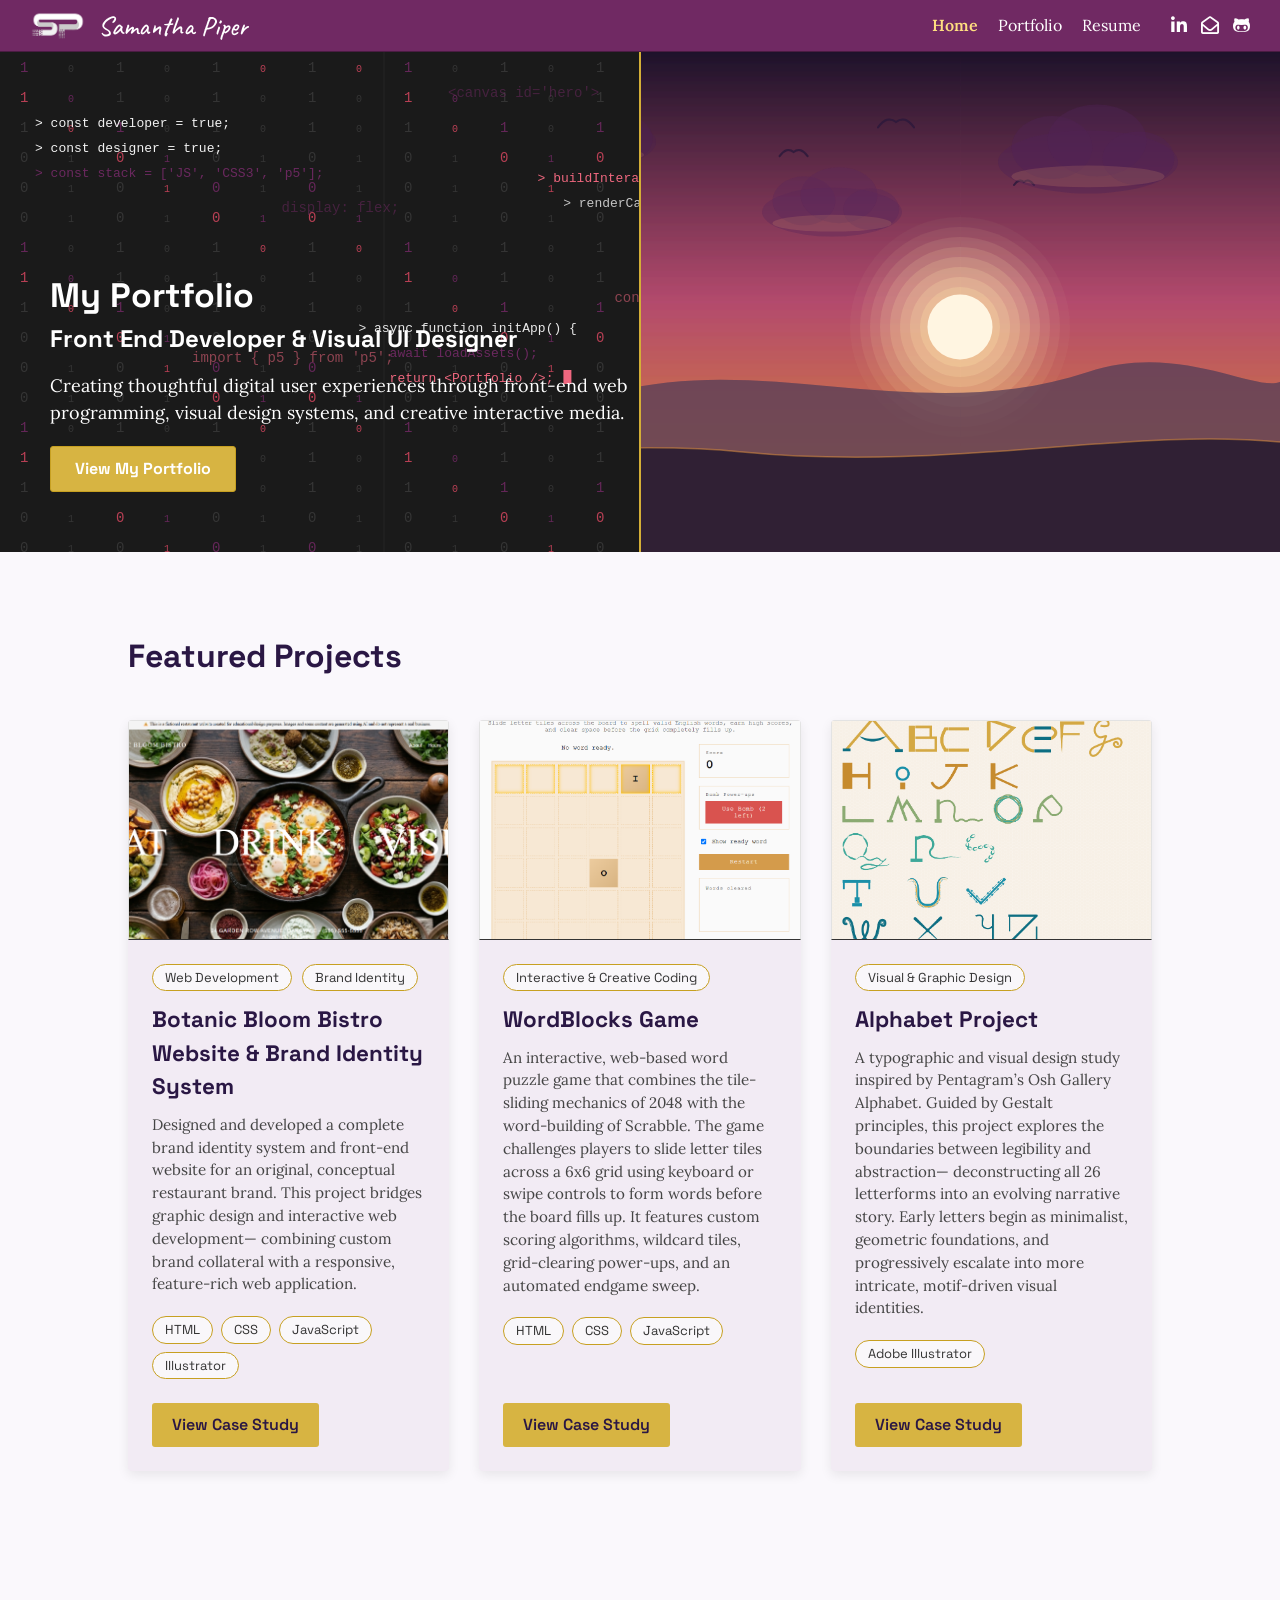
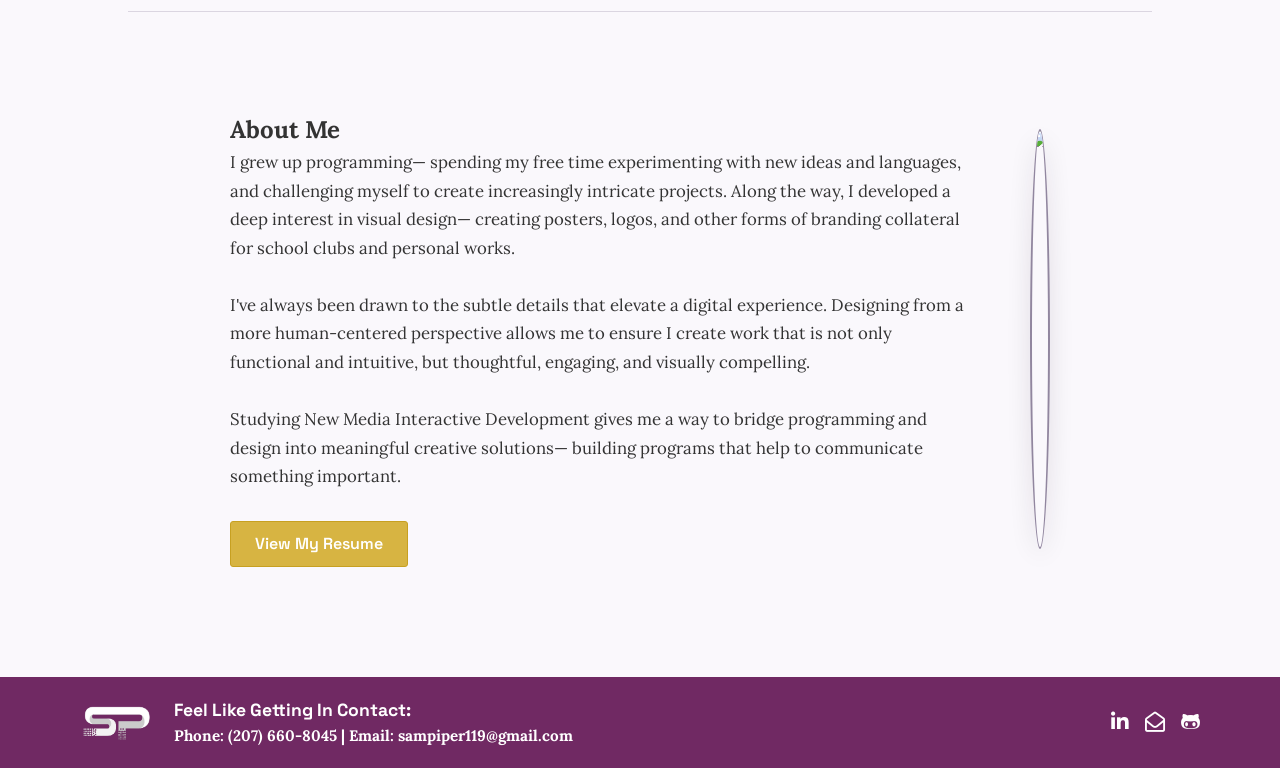
==== index.html @ 87deaecb "first commit" ====
<!DOCTYPE html>
<html lang="en">
	<head>
		<meta charset="UTF-8">
		<link rel="icon" href="data:,">
		<meta name="viewport" content="width=device-width, initial-scale=1.0">
		<title>Samantha Piper - Portfolio</title>

		<!-- Font Awesome Icons (v.6.4.0)-->
		<link rel="stylesheet" href="https://cdnjs.cloudflare.com/ajax/libs/font-awesome/6.4.0/css/all.min.css"/>

		<!-- Google Fonts Preconnect-->
		<link rel="preconnect" href="https://fonts.googleapis.com">
		<link rel="preconnect" href="https://fonts.gstatic.com" crossorigin>

		<!-- Google Fonts-->
		<link href="https://fonts.googleapis.com/css2?family=Lora:ital,wght@0,400..700;1,400..700&family=Caveat:wght@400..700&family=Space+Grotesk:wght@300..700&display=swap" rel="stylesheet">
		<!-- Local CSS stylesheet-->
		<link rel="stylesheet" href="css/style.css">

		<script type="text/javascript" src="p5/p5.min.js"></script>
		<script type="text/javascript" src="sketch.js"></script>
	</head>

	<body>
		<!-- Nav Bar Section Starts-->
		 <nav>
			<div class="left-side">
				<img src="images/my brandmark b&w 2.png" class="logo" height="30" alt="">
				<h1>Samantha Piper</h1>
			</div>

			<button class="nav-toggle" aria-label="Open menu" aria-expanded="false" aria-controls="nav-menu">
				<span></span>
				<span></span>
				<span></span>
			</button>

			<div class="right-side" id="nav-menu">
				<div class="nav-links">
					<ul>
						<li><a href="index.html" class="active">Home</a></li>
						<li><a href="portfolio.html">Portfolio</a></li>
						<li><a href="resume.html">Resume</a></li>
					</ul>
				</div>

				<div class="social-icons">
					<a href="https://www.linkedin.com/in/samantha-piper-33660840b/" target="_blank" rel="noopener noreferrer" aria-label="LinkedIn"><i class="fab fa-linkedin-in"></i></a>
					<a href="mailto:sampiper119@gmail.com" target="_blank" rel="noopener noreferrer" aria-label="Email"><i class="far fa-envelope-open"></i></a>
					<a href="https://github.com/sampiper119-design?tab=repositories" target="_blank" aria-label="GitHub Link" rel="noopener noreferrer"><i class="fab fa-github-alt"></i></a>
				</div>
			</div>
		 </nav>
		<!-- Nav Bar Section Ends-->
		<!-- Hero Section Starts-->
		 <section class="hero-section">
			<div id="hero-container"></div>
			<div class="hero-content">
				<h1>My Portfolio</h1>
				<h2>Front End Developer & Visual UI Designer</h2>
				<p>Creating thoughtful digital user experiences through front-end web programming, visual design systems, and creative interactive media.</p>
				<a href="portfolio.html">View My Portfolio</a>
			</div>
		 </section>
		<!-- Hero Section Ends-->

		<!-- Featured Section Starts-->
		 <section class="featured-section">
			<div class="featured-container">
				<h2 class="section-title">Featured Projects</h2>

				<div class="featured-grid">
					<div class="featured-card">
						<div class="card-image-wrapper">
							<img src="images/botanic bistro.png" alt="Website Project Preview" class="card-image" />
						</div>
						<div class="card-body">
							<div class="badges">
								<span class="category-badge">Web Development</span>
								<span class="category-badge">Brand Identity</span>
							</div>
						<h3 class="card-title">Botanic Bloom Bistro Website & Brand Identity System </h3>
						<p class="card-description"> Designed and developed a complete brand identity system and front-end website for an original, conceptual 
							restaurant brand. This project bridges graphic design and interactive web development— combining custom brand 
							collateral with a responsive, feature-rich web application.</p>
						
						<div class="tech-tags">
							<span class="tag">HTML</span>
							<span class="tag">CSS</span>
							<span class="tag">JavaScript</span>
							<span class="tag">Illustrator</span>
						</div>

						<a href="Botanic_Bloom_Bistro.html" class="card-btn">View Case Study</a>
						</div>
					</div>

					<div class="featured-card">
						<div class="card-image-wrapper">
							<img src="images/wordblocks.png" alt="Game Project Preview" class="card-image" />
						</div>
						<div class="card-body">
						<span class="category-badge">Interactive & Creative Coding</span>
						<h3 class="card-title">WordBlocks Game</h3>
						<p class="card-description">An interactive, web-based word puzzle game that combines the tile-sliding mechanics of 2048 with 
							the word-building of Scrabble. The game challenges players to slide letter tiles across a 6x6 grid using keyboard or swipe controls to 
							form words before the board fills up. It features custom scoring algorithms, wildcard tiles, grid-clearing power-ups, and an automated 
							endgame sweep.</p>
						
						<div class="tech-tags">
							<span class="tag">HTML</span>
							<span class="tag">CSS</span>
							<span class="tag">JavaScript</span>
						</div>

						<a href="WordBlocks.html" class="card-btn">View Case Study</a>
						</div>
					</div>

					<div class="featured-card">
						<div class="card-image-wrapper">
							<img src="images/alphabet.png" alt="Graphic Design Project Preview" class="card-image" />
						</div>
						<div class="card-body">
						<span class="category-badge">Visual & Graphic Design</span>
						<h3 class="card-title">Alphabet Project</h3>
						<p class="card-description">A typographic and visual design study inspired by Pentagram’s Osh Gallery Alphabet. Guided 
							by Gestalt principles, this project explores the boundaries between legibility and abstraction— deconstructing all 26 letterforms into an 
							evolving narrative story. Early letters begin as minimalist, geometric foundations, and progressively escalate into more intricate, motif-driven 
							visual identities.</p>
						
						<div class="tech-tags">
							<span class="tag">Adobe Illustrator</span>
						</div>

						<a href="Alphabet_Project.html" class="card-btn">View Case Study</a>
						</div>
					</div>
				</div>
			</div>
		 </section>
		<!-- Featured Section Ends-->

		<hr class="break">

		<!-- About Section Starts-->
		 <section class="about-section">
			<div class="about-container">
				<div class="about-txt">
					<h1>About Me</h1>
					<p>I grew up programming— spending my free time experimenting with new ideas and languages, and challenging myself to create increasingly intricate 
						projects. Along the way, I developed a deep interest in visual design— creating posters, logos, and other forms of branding collateral for 
						school clubs and personal works.<br><br>

						I've always been drawn to the subtle details that elevate a digital experience. Designing from a more human-centered perspective allows me to 
						ensure I create work that is not only functional and intuitive, but thoughtful, engaging, and visually compelling.<br><br>

						Studying New Media Interactive Development gives me a way to bridge programming and design into meaningful creative solutions— building 
						programs that help to communicate something important.</p>

					<a href="resume.html">View My Resume</a>
				</div>

				<div class="about-img">
					<img src="images/me.jpg">
				</div>
			</div>
		 </section>
		<!-- About Section Ends-->

		<!-- Footer Section Starts -->
		 <footer>
			<div class="footer-container">
				<div class="footer-left">
					<img src="images/my brandmark b&w 2.png" alt="Samantha Piper Logo" class="footer-logo" />

					<div class="footer-info">
						<h3>Feel Like Getting In Contact:</h3>
						<p>Phone: (207) 660-8045 | Email: <a href="mailto:sampiper119@gmail.com">sampiper119@gmail.com</a></p>
					</div>
				</div>

				<div class="footer-right">
					<div class="social-icons">
						<a href="https://www.linkedin.com/in/samantha-piper-33660840b/" target="_blank" rel="noopener noreferrer" aria-label="LinkedIn"><i class="fab fa-linkedin-in"></i></a>
						<a href="mailto:sampiper119@gmail.com" target="_blank" rel="noopener noreferrer" aria-label="Email"><i class="far fa-envelope-open"></i></a>
						<a href="https://github.com/sampiper119-design?tab=repositories" target="_blank" aria-label="GitHub Link" rel="noopener noreferrer"><i class="fab fa-github-alt"></i></a>
					</div>
				</div>
			</div>
		 </footer>
		<!-- Footer Section Ends -->

		<!-- Hamburger menu toggle -->
		<script src="nav.js"></script>
	</body>

</html>
---- css/style.css ----
/*--------------------- Base Style Settings ---------------------------- */
*, *::before, *::after {
    box-sizing: border-box;
    margin: 0;
    padding: 0;
}

:root {
    --primary-color: #702963;
    --accent-color: #d7b442;
    --border-color: #C7A021;
    --bg-color: rgba(242, 232, 211, 0.12);
    --headingText-color: #2A1744;
    --text-color: #333;
    --solidBgText-color: #FFF;
    --accentText-color: #555;

    --font-heading: 'Space Grotesk', sans-serif;
    --font-body: 'Lora', serif;
    --font-title: 'Caveat', cursive;
}

html, body {
    font-family: var(--font-body);
    font-size: 16px;
    color: var(--text-color);
    background-color: #FAF8FC;
    line-height: 1.5;
    overflow-x: hidden;
    scroll-behavior: smooth;
}

/* --------------------- Navbar Style Settings ---------------------------- */
nav {
    padding: 4px 30px;
    width: 100%;
    background: var(--primary-color);
    color: var(--solidBgText-color);
    border-bottom: 1px solid #4a1c42;
    display: flex;
    align-items: center;
    justify-content: space-between;
    position: relative;
    z-index: 10;
}

nav .left-side {
    display: flex;
    align-items: center;
    gap: 12px;
}

nav .logo img {
    width: auto;
    display: block;
}

nav h1 {
    font-family: var(--font-title);
    font-size: 27px;
    font-weight: 500;
    padding-top: 2px;
}

nav .right-side {
    display: flex;
    align-items: center;
    gap: 30px;
    width: auto;
}

.nav-links {
    display: flex;
    align-items: center;
}

nav ul {
    list-style: none;
    display: flex;
    gap: 20px;
    margin: 0;
    padding: 0;
}

nav ul li a {
    color: var(--solidBgText-color);
    text-decoration: none;
    font-size: 16px;
    transition: color 0.2s ease;
}

nav .active {
    color: #ffdf80;
    font-weight: 600;
}

nav ul li a:hover {
    color: #ffdf80;
}

.social-icons {
    display: flex;
    gap: 14px;
}

.social-icons a {
    color: var(--solidBgText-color);
    text-decoration: none;
    font-size: 18px;
    transition: color 0.2s ease;
}

.social-icons a:hover {
    color: #ffdf80;
}

/* ------------------- Hero Section Style Settings ---------------------- */
.hero-section {
    position: relative;
    width: 100%;
    height: 500px;
    min-height: 400px;
    overflow: hidden;
}

#hero-container {
    position: absolute;
    top: 0;
    left: 0;
    width: 100%;
    height: 100%;
    z-index: 1;
}

.hero-content {
    position: relative;
    z-index: 2;
    display: flex;
    flex-direction: column;
    justify-content: flex-end;
    align-items: flex-start;
    height: 100%;
    margin-left: 50px;
    padding-bottom: 60px;
    color: var(--solidBgText-color);
    pointer-events: none;
}

.hero-content h1 {
    font-family: var(--font-heading);
    font-size: 34px;
    margin-bottom: 0px;
}

.hero-content h2 {
    font-family: var(--font-heading);
    margin-bottom: 15px;
}

.hero-content p {
    font-size: 18px;
    margin-bottom: 20px;
    max-width: 580px;
}

.hero-content a {
    pointer-events: auto; 
    padding: 10px 24px;
    background-color: var(--accent-color);
    border: 1px solid var(--border-color);
    color: var(--solidBgText-color);
    text-decoration: none;
    font-family: var(--font-heading);
    font-weight: bold;
    display: inline-block;
    border-radius: 3px;
    transition: background-color 0.2s ease;
}

.hero-content a:hover {
    background-color: #c7a021;
}

/* -------------------------------- FEATURED PROJECTS SECTION -------------------------------------- */
.featured-section {
    padding: 80px 10%;
    background-color: #FAF8FC;
}

.featured-container {
    max-width: 1200px;
    margin: 0 auto;
}

.portfolio-page .featured-container {
    max-width: 1200px;
    margin: 0 auto;
    text-align: left !important;
}

.section-title {
    font-family: var(--font-heading);
    font-size: 32px;
    font-weight: 700;
    color: var(--headingText-color);
    margin-bottom: 40px;
}

/* Unified Grid Container (Flexbox for perfect left-alignment when filtered) */
.featured-grid,
.portfolio-page .featured-grid {
    display: flex;
    flex-wrap: wrap;
    justify-content: flex-start; /* Aligns remaining cards to the left */
    gap: 30px;                   /* Matches your original 30px gap */
    width: 100%;
}

/* Force each card to take up exactly 1/3 of the row minus gap math */
.featured-card,
.portfolio-page .featured-grid .featured-card {
    width: calc((100% - (2 * 30px)) / 3); /* Math using exact 30px gap */
    box-sizing: border-box;
    background-color: #F2EBF4;
    border-radius: 4px;
    overflow: hidden;
    box-shadow: 0 4px 12px rgba(0, 0, 0, 0.08);
    display: flex;
    flex-direction: column;
    transition: transform 0.3s ease, box-shadow 0.3s ease;
}

/* Ensure filtered hidden cards completely vanish without holding grid space */
.hide-card,
.portfolio-page .featured-card.hide-card {
    display: none !important;
}

.card-body {
    display: flex;
    flex-direction: column;
    flex-grow: 1; /* Pushes content to fill height */
}

.featured-card:hover {
    transform: translateY(-5px);
    box-shadow: 0 8px 20px rgba(30, 19, 43, 0.15);
}

.card-image-wrapper {
    width: 100%;
    height: 220px;
    background-color: #f7f7f7;
    border: 1px solid rgba(0,0,0,0.08);
    border-bottom: 1px solid #333333;
    overflow: hidden;
    display: flex;
    align-items: center;
    justify-content: center;
}

.card-image {
    width: 100%;
    height: 100%;
    object-fit: cover;
    transform: scale(1.03)
}

.placeholder-wrapper {
    background-color: #f9f9f9;
}

.placeholder-icon {
    font-size: 4rem;
    color: #555555;
}

.card-body {
    padding: 24px;
    display: flex;
    flex-direction: column;
    align-items: flex-start;
    flex-grow: 1;
}

.badges {
    display: flex;
    gap: 10px;
}

.category-badge {
    font-family: var(--font-heading);
    font-size: 13px;
    color: var(--text-color);
    border: 1px solid var(--border-color);
    padding: 3px 12px;
    border-radius: 20px;
    background-color: rgba(255, 255, 255, 0.6);
    margin-bottom: 12px;
}

.card-title {
    font-family: var(--font-heading);
    font-size: 1.4rem;
    font-weight: 700;
    color: var(--headingText-color);
    margin-bottom: 10px;
}

.card-description {
    font-family: var(--font-body);
    font-size: 0.95rem;
    line-height: 1.5;
    color: #444444;
    margin-bottom: 20px;
}

.tech-tags {
    display: flex;
    gap: 8px;
    margin-bottom: 24px;
    flex-wrap: wrap;
}

.tag {
    font-family: var(--font-heading);
    font-size: 13px;
    color: var(--text-color);
    border: 1px solid var(--border-color);
    padding: 3px 12px;
    border-radius: 20px;
    background-color: rgba(255, 255, 255, 0.6);
}

.card-btn {
    display: inline-block;
    background-color: var(--accent-color);
    color: var(--headingText-color);
    font-family: var(--font-heading);
    font-size: 16px;
    font-weight: 600;
    padding: 10px 20px;
    border-radius: 3px;
    text-decoration: none;
    transition: background-color 0.2s ease;
    margin-top: auto; /* Pins button to the very bottom of the card */

}

/* --------------- Horizontal Break Style Settings ------------------ */
.break {
    max-width: 80%;
    margin: 60px auto;
    border: none;
    border-top: 1px solid #2A1744;
    opacity: 0.15;
}

/* ------------------------- About Section Style Settings -------------------------- */
.about-section {
    padding: 40px 10% 80px;
    background-color: #FAF8FC;
}

.about-container {
    max-width: 80%;
    margin: 0 auto;
    display: flex;
    align-items: center;
    justify-content: space-between;
    gap: 60px;
}

.about-txt p {
    font-family: var(--font-body);
    font-size: 1.05rem;
    line-height: 1.7;
    color: var(--text-color);
    margin-bottom: 30px;
}

.about-txt a {
    display: inline-block;
    background-color: var(--accent-color);
    border: 1px solid var(--border-color);
    color: var(--solidBgText-color);
    font-family: var(--font-heading);
    font-size: 16px;
    font-weight: 600;
    padding: 10px 24px;
    border-radius: 3px;
    text-decoration: none;
    transition: background-color 0.2s ease;
}

.about-img {
    flex-shrink: 0;
    display: flex;
    justify-content: center;
}

.about-img img {
    width: auto;
    height: 420px;
    object-fit: cover;
    border-radius: 50%;
    border: 2px solid rgb(42, 23, 68, 0.5);
    box-shadow: 0 8px 24px rgba(30, 19, 43, 0.12);
}

/* ------------------------- Footer Style Settings -------------------------- */
footer {
  width: 100%;
  background-color: var(--primary-color); /* Deep dark plum background */
  color: var(--solidBgText-color);
  margin-top: 30px;
  padding: 20px 80px;
}

.footer-container {
  max-width: 1200px;
  margin: 0 auto;
  display: flex;
  align-items: center;
  justify-content: space-between;
  gap: 20px;
}

.footer-left {
  display: flex;
  align-items: center;
  gap: 20px;
}

.footer-logo {
  height: 40px;
  width: auto;
  display: block;
}

.footer-info h3 {
  font-family: var(--font-heading);
  font-size: 1.1rem;
  font-weight: 700;
  color: var(--solidBgText-color);
  margin-bottom: 2px;
}

.footer-info p {
  font-family: var(--font-body);
  font-size: 0.95rem;
  font-weight: 700;
  color: var(--solidBgText-color);
}

.footer-info p a {
  color: var(--solidBgText-color);
  text-decoration: none;
  transition: color 0.2s ease;
}

.footer-info p a:hover {
  color: #ffdf80;
}

.footer-right .social-icons {
  display: flex;
  gap: 16px;
}

.footer-right .social-icons a {
  color: var(--solidBgText-color);
  font-size: 20px;
  text-decoration: none;
  transition: color 0.2s ease;
}

.footer-right .social-icons a:hover {
  color: #ffdf80;
}

/* Mobile Responsiveness for Footer */
@media (max-width: 768px) {
  footer {
    padding: 30px 20px;
  }

  .footer-container {
    flex-direction: column;
    text-align: center;
    gap: 20px;
  }

  .footer-left {
    flex-direction: column;
    gap: 12px;
  }
}

/* --------------------- Responsive Breakpoints ---------------------------- */
@media (max-width: 992px) {
    .about-container {
        flex-direction: column-reverse;
        text-align: center;
        gap: 40px;
    }

    .about-img img {
        width: 240px;
        height: 240px;
    }
}

@media (max-width: 600px) {
    .hero-content {
        margin-left: 20px;
    }

    nav {
        padding: 10px 15px;
    }
}

/* ----------------------------- Portfolio Page Style Settings ---------------------------------------- */
.portfolio-page .hero-section {
    height: 350px;
}

/* --------------------------- Projects Section Style Settings ------------------------------ */

.portfolio-page .featured-grid {
    display: flex;
    flex-wrap: wrap;
    justify-content: center;
    gap: 30px;
}

.portfolio-page .featured-card {
    /* Set card width for 3 items per row minus gaps */
    width: calc(33.333% - 20px); 
    min-width: 280px;
}

/* -------------------------- FILTER BAR STYLES ------------------------ */
.filter-bar-container {
    display: flex;
    align-items: center;
    gap: 1.25rem;
    margin-bottom: 2.5rem;
    padding: 10px 0;
    width: 100%;
}

.filter-label {
    font-family: 'Lora', serif;
    font-size: 1.5rem;
    font-weight: 700;
    color: var(--text-color);
    line-height: 2.2rem;
    white-space: nowrap;
}

.filter-buttons {
    display: flex;
    flex-wrap: nowrap;
    align-items: center;
    gap: 0.75rem 1rem;
    max-width: 100%;
    overflow-x: auto;
}

/* Individual Filter Buttons */
.filter-btn {
    font-family: 'Lora', serif;
    font-size: 1rem;
    background-color: white;
    color: var(--text-color);
    border: 1px solid var(--accent-color);
    padding: 0.45rem 1.25rem;
    border-radius: 0px;
    cursor: pointer;
    white-space: nowrap;
    transition: all 0.2s ease-in-out;
}

.filter-btn:hover {
    background-color: #f9f5ec;
}

/* Active Selected Filter State */
.filter-btn.active {
    background-color: var(--accent-color);
    color: #2A1744;
    border-color: var(--border-color);
}

/* Reset "X" Button */
.filter-reset-btn {
    font-family: 'Lora', serif;
    font-size: 1.1rem;
    background: none;
    border: none;
    color: var(--text-color);
    cursor: pointer;
    padding: 0.2rem 0.5rem;
    margin-left: 0.5rem;
    transition: opacity 0.2s ease, color 0.2s ease;
    display: inline-block;
}

.filter-reset-btn:hover {
    color: var(--accent-color);
}

/* Smooth Card Transition for Filtering */
.featured-card {
    transition: opacity 0.3s ease, transform 0.3s ease;
}

.featured-card.hide-card {
    display: none !important;
}

/* ------------------------ Mini Experiments Style Settings ----------------------------- */
.featured-section.mini-experiments {
    background-color: rgb(243, 237, 224, 0.2);
    padding: 60px 80px;
    margin-bottom: 80px;
}

/* Grid container specifically for the 2 Mini Experiment cards */
.mini-experiments .featured-grid {
    display: flex;
    flex-wrap: wrap;
    justify-content: flex-start; /* Aligns cards to the left */
    gap: 2rem;
    max-width: 1200px; /* Matches main featured container width */
    margin: 0 auto;   /* Keeps section content bound within bounds */
}

/* Constrain card widths so they match top grid card sizing */
.mini-experiments .featured-card {
    width: calc((100% - (2 * 2rem)) / 3); /* Forces cards to take up exactly 1/3 slot each */
    min-width: 300px; /* Ensures responsiveness on mobile screens */
}

/* ------------------------------- Case Study Pages Style Settings ------------------------------*/
/* Ensure the body and page wrappers allow natural window scrolling */
body.case-study-page {
    overflow: visible !important;
    height: auto !important;
}

body.case-study-page p, body.case-study-page {
    font-size: 1.1em;
}

.case-study-header {
    margin: 3rem auto 1rem;
    max-width: 1200px;
    padding: 0 2rem;
}

.case-study-header h2 {
    font-family: 'Space Grotesk', sans-serif;
    font-size: 2em;
    color: var(--headingText-color);
}

.case-study-header h3 {
    font-size: 1.25em;
    color: var(--accentText-color);
}

/* Two-Column Page Layout */
.case-study-wrapper {
    display: flex !important;
    align-items: flex-start !important;
    max-width: 1200px;
    margin: 0 auto;
    padding: 2rem;
    gap: 2.5rem;
    overflow: visible !important;
}

/* Sidebar Container */
.case-study-page .vertical-tabs {
    width: 200px !important;
    min-width: 200px !important;
    flex-shrink: 0 !important;
    position: relative;
    align-self: stretch !important;
}

/* Sticky Navigation Wrapper */
.case-study-page .sticky-tab-nav {
    position: -webkit-sticky !important;
    position: sticky !important;
    top: 100px;
    z-index: 10;
    display: block !important;
    width: auto !important;
    padding: 0 !important;
    border-bottom: none !important;
}

.case-study-page .vertical-tabs,
.case-study-page .sticky-tab-nav {
    background-color: transparent !important;
    background: none !important;
}

/* Unordered List Line Container */
.case-study-page .sticky-tab-nav ul {
    display: flex !important;
    flex-direction: column !important;
    gap: 0.75rem !important;
    border-left: 2px solid #E5DCEB !important;
    padding-left: 0 !important;
    margin: 0 !important;
    background: transparent !important;
}

.case-study-page .sticky-tab-nav ul li {
    display: block !important;
    width: 100% !important;
    margin-bottom: 0.5rem !important;
    background: transparent !important;
}

.case-study-page .sticky-tab-nav ul li a {
    display: block !important;
    white-space: nowrap !important; /* Prevents text from breaking into multi-line blocks */
    padding: 0.5rem 1rem !important;
    color: #4A3B5C !important;
    text-decoration: none !important;
    background: transparent !important;
    transition: color 0.2s ease;
}

.case-study-page .sticky-tab-nav ul li a:hover {
    color: #702963 !important;
}

.case-study-page .sticky-tab-nav ul li a.active {
    color: #702963 !important;
    font-weight: 700 !important;
    border-left: 3px solid #D4AF37 !important;
    margin-left: -2px !important;
    background: transparent !important;
}

/* Ensure the main content area respects the sidebar space */
.case-study-content {
    flex: 1;
    min-width: 0; /* Prevents image/grid overflow from breaking flex layout */
    overflow: visible !important;
}

.cs-section {
    margin-bottom: 3.5rem;
    scroll-margin-top: 100px; /* Offset for smooth scroll positioning */
}

.cs-section h2 {
    font-family: 'Space Grotesk', sans-serif;
    color: #2b1f3d;
    font-size: 1.6rem;
    margin-bottom: 1rem;
}

.section-intro {
    font-family: 'Lora', serif;
    font-size: 1rem;
    color: #444;
    line-height: 1.6;
    margin-bottom: 1.5rem;
}

/* Overview Layout */
.overview-image img {
    width: 100%;
    border-radius: 4px;
    box-shadow: 0 4px 12px rgba(0,0,0,0.08);
}

.overview-details p {
    font-family: 'Lora', serif;
    font-size: 0.95rem;
    line-height: 1.6;
    color: #333;
    margin-bottom: 1rem;
}

.demo {
    margin-bottom: 1rem;
}

.git-link:link {
    color: var(--primary-color);
    text-decoration: 1.5px solid underline;
    font-weight: bold;
}

.git-link:hover {
    color: #5d2253;
}

.git-link:active {
    color: #b44b6e;
}

.git-link:visited {
    color: var(--primary-color);
}

.case-btns {
    display: flex;
    max-width: 100%;
    margin: 0 auto 3rem;
    gap: 1rem;
    padding-left: 5.5rem;
}

.website .case-btns {
    padding-left: 0 !important;
}

.case-btns a:link {
    background-color: var(--accent-color);
    color: var(--headingText-color);
    border: 1px solid var(--border-color);
    text-decoration: none;
    padding: 0.625rem 0.75rem;
    width: 43.5%;
    text-align: center;
    font-weight: bold;
}

.meta-info {
    margin-bottom: 1.5rem;
    padding-bottom: 1rem;
    border-bottom: 1px solid #E5DCEB;
}

/* Process Section (Matching Screenshot Card Style) */
.process-card-grid {
    display: grid;
    grid-template-columns: repeat(3, 1fr);
    gap: 1.5rem;
}

.process-step-card {
    background-color: #F2EBF4; /* Warm background matching screenshots */
    border-radius: 6px;
    overflow: hidden;
    box-shadow: 0 4px 10px rgba(0,0,0,0.05);
    display: flex;
    flex-direction: column;
}

.step-image-box {
    height: 200px;
    background-color: #f8f8f8;
    border-bottom: 1px solid rgba(0,0,0,0.05);
    overflow: hidden;
}

.step-image-box img {
    width: 100%;
    height: 100%;
    object-fit: contain;
    cursor: pointer;
    transition: opacity 0.2s ease;
}

.step-image-box img:hover {
    opacity: 0.9;
}

/* multi-image grid for Step 1 (4 sketches) */
.step-image-box.multi-image-grid {
    display: grid;
    grid-template-columns: repeat(2, 1fr);
    grid-template-rows: repeat(2, 1fr);
    gap: 2px;
    height: 180px; /* Matches standard card image height */
    background-color: #ddd;
}

.step-image-box.multi-image-grid img {
    width: 100%;
    height: 100%;
    object-fit: cover;
}

/* multi-image stack for Step 2 (2 iterations) */
.step-image-box.multi-image-stack {
    display: flex;
    gap: 2px;
    height: 180px;
    background-color: #ddd;
}

.step-image-box.multi-image-stack img {
    width: 50%;
    height: 100%;
    object-fit: cover;
}

.step-card-body {
    padding: 1.25rem;
    display: flex;
    flex-direction: column;
    gap: 0.5rem;
}

.step-card-body h3 {
    font-family: 'Space Grotesk', sans-serif;
    color: #2b1f3d;
    font-size: 1.1rem !important;
}

.step-card-body p {
    font-family: 'Lora', serif;
    font-size: 1em !important;
    color: #555;
    line-height: 1.45;
}

/* Gold Bullet Lists (Matching Screenshot) */
.gold-bullet-list {
    list-style: none;
    padding-left: 0;
}

.gold-bullet-list li {
    position: relative;
    padding-left: 1.75rem;
    margin-bottom: 1.2rem;
    font-family: 'Lora', serif;
    line-height: 1.6;
    color: #333;
}

.gold-bullet-list li::before {
    content: "•";
    position: absolute;
    left: 0;
    top: -2px;
    color: #D4AF37; /* Gold bullets */
    font-size: 1.6rem;
}

.cs-divider {
    border: none;
    border-top: 1px solid #E5DCEB;
    margin: 2.5rem 0;
}

/* Footer Previous/Next Links */
.project-footer-nav {
    display: flex;
    justify-content: space-between;
    padding-top: 2rem;
    margin-top: 3rem;
    border-top: 1px solid #E5DCEB;
}

.project-footer-nav .nav-link {
    font-family: 'Lora', serif;
    color: #D4AF37;
    text-decoration: none;
    font-weight: 600;
}

.project-footer-nav .nav-link:hover {
    text-decoration: underline;
}

/* Smooth Scrolling */
html {
    scroll-behavior: smooth;
}

.tool-badge {
    background: var(--accent-color);
    border: 1px solid var(--border-color);
    padding: 2px 10px;
    font-family: 'Lora', serif;
    font-weight: 600;
    font-size: 0.85em;
    color: #2A1744;
    border-radius: 20px;
}

/* ------- Image Carousel Style Settings ---------- */
.carousel-container {
    position: relative;
    max-width: 720px;
    margin: 2rem auto;
    background-color: #F2EBF4; /* Champagne/cream card background */
    border-radius: 8px;
    box-shadow: 0 4px 16px rgba(0, 0, 0, 0.08);
    overflow: hidden;
}

.carousel-track-container {
    position: relative;
    width: 100%;
    overflow: hidden;
}

.carousel-track {
    display: flex;
    padding: 0;
    margin: 0;
    list-style: none;
    transition: transform 0.4s ease-in-out;
}

.carousel-slide {
    min-width: 100%;
    box-sizing: border-box;
    display: flex;
    flex-direction: column;
    align-items: center;
}

.carousel-image {
    width: 100%;
    height: auto;
    max-height: 520px;
    object-fit: contain;
    background-color: #1a1829;
    display: block;
}

.carousel-caption {
    width: 100%;
    padding: 1rem 1.5rem;
    background-color: #F2EBF4;
    text-align: center;
    box-sizing: border-box;
    border-top: 1px solid #E5DCEB;
}

.carousel-caption h4 {
    font-family: 'Space Grotesk', sans-serif;
    color: #2b1f3d;
    font-size: 1.1rem !important;
    margin-bottom: 0.25rem;
}

.carousel-caption p {
    font-family: 'Lora', serif;
    color: #555555;
    font-size: 0.9rem !important;
    margin: 0;
}

/* Nav Buttons (Left/Right Arrows) */
.carousel-button {
    position: absolute;
    top: 42%;
    transform: translateY(-50%);
    background-color: rgba(255, 255, 255, 0.85);
    border: 1px solid #D4AF37;
    color: #2b1f3d;
    font-size: 1.25rem;
    width: 40px;
    height: 40px;
    border-radius: 50%;
    cursor: pointer;
    z-index: 10;
    display: flex;
    align-items: center;
    justify-content: center;
    transition: all 0.2s ease;
}

.carousel-button:hover {
    background-color: #D4AF37;
    color: #ffffff;
}

.carousel-button-left {
    left: 12px;
}

.carousel-button-right {
    right: 12px;
}

/* Bottom Pagination Dots */
.carousel-nav {
    display: flex;
    justify-content: center;
    gap: 0.5rem;
    padding: 0.75rem 0 1rem;
    background-color: #F2EBF4;
}

.carousel-indicator {
    border: 1px solid #D4AF37;
    border-radius: 50%;
    width: 10px;
    height: 10px;
    background-color: transparent;
    cursor: pointer;
    transition: background-color 0.2s ease, transform 0.2s ease;
}

.carousel-indicator.current-slide {
    background-color: #D4AF37; /* Metallic Gold filled state */
    transform: scale(1.2);
}

/* --------------------------  Image Lightbox Modal Style Settings --------------------- */

/* Cursor hint for process images */
.process-step-card img,
.overview-image img {
    cursor: pointer;
    transition: opacity 0.2s ease;
    object-fit: contain;
}

.process-step-card img:hover,
.overview-image img:hover {
    opacity: 0.9;
}

/* Visible focus ring when tabbing to a process image or the lightbox close button */
.process-step-card img:focus-visible,
.lightbox-close:focus-visible,
.lightbox-btn:focus-visible {
    outline: 2px solid #D4AF37;
    outline-offset: 3px;
}

.overview-image video {
    width: 100%;
    align-items: center;
}

/* Modal Overlay Container */
.lightbox-modal {
    display: none;
    position: fixed;
    z-index: 1000;
    left: 0;
    top: 0;
    width: 100%;
    height: 100%;
    background-color: rgba(20, 16, 26, 0.92);
    backdrop-filter: blur(5px);
    flex-direction: column;
    align-items: center;
    justify-content: center;
    padding: 2rem;
    box-sizing: border-box;
}

.lightbox-modal.active {
    display: flex;
}

.lightbox-carousel-container {
    position: relative;
    display: flex;
    align-items: center;
    justify-content: center;
    max-width: 90vw;
    max-height: 75vh;
}

.lightbox-content {
    max-width: 80vw;
    max-height: 75vh;
    object-fit: contain;
    border-radius: 4px;
    box-shadow: 0 10px 30px rgba(0, 0, 0, 0.6);
    border: 1px solid rgba(212, 175, 55, 0.3);
}

/* Lightbox Navigation Arrows */
.lightbox-btn {
    position: absolute;
    top: 50%;
    transform: translateY(-50%);
    background-color: rgba(255, 255, 255, 0.15);
    border: 1px solid #D4AF37;
    color: #ffffff;
    font-size: 1.5rem;
    width: 45px;
    height: 45px;
    border-radius: 50%;
    cursor: pointer;
    z-index: 1010;
    display: flex;
    align-items: center;
    justify-content: center;
    transition: background-color 0.2s ease;
}

.lightbox-btn:hover {
    background-color: #D4AF37;
    color: #1a1829;
}

.lightbox-prev {
    left: -60px;
}

.lightbox-next {
    right: -60px;
}

/* Close Button */
.lightbox-close {
    position: absolute;
    top: 20px;
    right: 35px;
    color: #fdfcf8;
    font-size: 42px;
    font-weight: 300;
    cursor: pointer;
    transition: color 0.2s ease;
    z-index: 1020;
    background: none; /* now a <button>, so remove default button styling */
    border: none;
    line-height: 1;
}

.lightbox-close:hover {
    color: #D4AF37;
}

/* Caption and Counter */
#lightbox-caption {
    margin-top: 1rem;
    color: #E5DCEB;
    font-family: 'Lora', serif;
    font-size: 0.95rem;
    text-align: center;
}

#lightbox-counter {
    margin-top: 0.3rem;
    color: #D4AF37;
    font-family: 'Space Grotesk', sans-serif;
    font-size: 0.85rem;
    letter-spacing: 1px;
}

/* Hide arrows if there is only 1 image in the gallery */
.single-image-mode .lightbox-btn {
    display: none !important;
}

/* --------------------------- Resume Page Style Settings ------------------------- */
.resume-page .hero-section {
    height: 350px;
}

/* ----------------- Resume Style Settings ------------------------ */
.resume-viewer-section {
    padding: 80px 10%;
    background-color: #FAF8FC;
}

.resume-container {
    max-width: 1000px;
    margin: 0 auto;
    background-color: #FFFFFF;
    border-radius: 6px;
    border: 1px solid rgba(112, 41, 99, 0.15);
    box-shadow: 0 8px 24px rgba(42, 23, 68, 0.08);
    overflow: hidden;
}

.resume-actions {
    display: flex;
    justify-content: space-between;
    align-items: center;
    padding: 16px 24px;
    background-color: #F2EBF4;
    border-bottom: 1px solid rgba(112, 41, 99, 0.15);
}

.viewer-title {
    font-family: var(--font-heading);
    font-weight: 600;
    color: var(--headingText-color);
    font-size: 0.95rem;
    display: flex;
    align-items: center;
    gap: 8px;
}

.viewer-title i {
    color: var(--primary-color);
}

.action-buttons {
    display: flex;
    gap: 12px;
}

.action-btn {
    font-family: var(--font-heading);
    font-size: 0.85rem;
    font-weight: 600;
    padding: 8px 16px;
    border-radius: 3px;
    text-decoration: none;
    display: flex;
    align-items: center;
    gap: 6px;
    transition: all 0.2s ease;
}

.primary-btn {
    background-color: var(--accent-color);
    color: var(--headingText-color);
    border: 1px solid var(--border-color);
}

.about-btn:hover, .card-btn:hover, .case-btns a:hover, .primary-btn:hover {
    background-color: #c7a021 !important;
}

.about-btn:visited, .card-btn:visited, .case-btns a:visited, .primary-btn:visited {
    background-color: var(--accent-color);
    color: var(--headingText-color);
    border: 1px solid var(--border-color);
}

.secondary-btn {
    background-color: transparent;
    color: var(--headingText-color);
    border: 1px solid rgba(42, 23, 68, 0.25);
}

.secondary-btn:hover {
    background-color: rgba(42, 23, 68, 0.05);
}

.pdf-wrapper {
    width: 100%;
    height: 900px;
    background-color: #525659; /* Standard PDF viewer backdrop */
}

.pdf-wrapper iframe {
    width: 100%;
    height: 100%;
    border: none;
}

@media (max-width: 768px) {
    .resume-actions {
        flex-direction: column;
        gap: 12px;
        align-items: flex-start;
    }
    
    .pdf-wrapper {
        height: 600px;
    }
}

/* --------------------- Card Grid Responsiveness ---------------------------- */
/* Half-screen / tablet: 2 cards per row */
@media (max-width: 1024px) {
    .featured-card,
    .portfolio-page .featured-grid .featured-card {
        width: calc((100% - 30px) / 2); /* 2 cards + one 30px gap */
        min-width: 0;
    }

    .mini-experiments .featured-grid .featured-card {
        width: calc((100% - 2rem) / 2); /* 2 cards + one 2rem gap */
        min-width: 0;
    }

    .process-card-grid {
        grid-template-columns: repeat(2, 1fr);
    }
}

/* Phone: 1 card per row */
@media (max-width: 600px) {
    .featured-card,
    .portfolio-page .featured-grid .featured-card,
    .mini-experiments .featured-grid .featured-card {
        width: 100%;
    }

    .process-card-grid {
        grid-template-columns: 1fr;
    }
}

/* --------------------- Mini Experiments: Match Card Sizes ---------------------------- */
/* Half-screen + mobile: same side padding and gap as the main featured section,
   so the mini experiment cards come out the same width as every other card */
@media (max-width: 1024px) {
    .featured-section.mini-experiments {
        padding: 60px 10%;
    }

    .mini-experiments .featured-grid {
        gap: 30px;
    }

    .mini-experiments .featured-grid .featured-card {
        width: calc((100% - 30px) / 2);
    }
}

@media (max-width: 600px) {
    .mini-experiments .featured-grid .featured-card {
        width: 100%;
    }
}

/* --------------------- Case Study Buttons: Stack on Mobile ---------------------------- */
@media (max-width: 600px) {
    .case-btns {
        flex-direction: column;
        padding-left: 0;
        gap: 0.75rem;
    }

    .case-btns a:link,
    .case-btns a:visited {
        width: 100%;
    }
}

/* --------------------- Tool Badges: Clean Wrapping ---------------------------- */
@media (max-width: 1024px) {
    .meta-info p:has(.tool-badge) {
        padding-left: 3.4em; /* space reserved for the "Tools:" label */
        line-height: 2.1; /* vertical gap between rows of badges */
    }

    /* Pull the label back into that reserved space, so wrapped badges line up under the first badge instead of under "Tools:" */
    .meta-info p:has(.tool-badge) b {
        display: inline-block;
        width: 3.4em;
        margin-left: -3.4em;
    }

    .tool-badge {
        display: inline-block;
        white-space: nowrap; /* never split a badge across two lines */
        line-height: 1.4;
    }
}

/* --------------------- Hamburger Navigation ---------------------------- */
/* Button is hidden on desktop */
.nav-toggle {
    display: none;
    background: none;
    border: none;
    cursor: pointer;
    padding: 8px;
    flex-direction: column;
    justify-content: center;
    gap: 5px;
}

.nav-toggle span {
    display: block;
    width: 26px;
    height: 2px;
    background-color: var(--solidBgText-color);
    border-radius: 2px;
    transition: transform 0.3s ease, opacity 0.2s ease;
}

.nav-toggle:focus-visible {
    outline: 2px solid #ffdf80;
    outline-offset: 2px;
}

/* Half-screen + mobile: show hamburger, turn links into a dropdown */
@media (max-width: 1024px) {
    .nav-toggle {
        display: flex;
    }

    nav .right-side {
        position: absolute;
        top: 100%;
        left: 0;
        width: 100%;
        flex-direction: column;
        align-items: center;
        gap: 20px;
        padding: 20px 30px 24px;
        background: var(--primary-color);
        border-bottom: 1px solid #4a1c42;
        box-shadow: 0 8px 16px rgba(30, 19, 43, 0.2);

        /* Hidden until opened */
        visibility: hidden;
        opacity: 0;
        transform: translateY(-8px);
        transition: opacity 0.25s ease, transform 0.25s ease, visibility 0.25s;
    }

    nav.nav-open .right-side {
        visibility: visible;
        opacity: 1;
        transform: translateY(0);
    }

    nav ul {
        flex-direction: column;
        gap: 14px;
    }

    nav ul li a {
        font-size: 18px;
    }

    /* Hamburger turns into an X when open */
    nav.nav-open .nav-toggle span:nth-child(1) {
        transform: translateY(7px) rotate(45deg);
    }

    nav.nav-open .nav-toggle span:nth-child(2) {
        opacity: 0;
    }

    nav.nav-open .nav-toggle span:nth-child(3) {
        transform: translateY(-7px) rotate(-45deg);
    }
}

@media (max-width: 600px) {
    nav .right-side {
        padding: 16px 15px 20px;
    }
}

/* --------------------- Case Study Tabs: Horizontal Bar ---------------------------- */
/* Half-screen + mobile: the left sidebar becomes a sticky, swipeable bar above the content */
@media (max-width: 1024px) {
    .case-study-wrapper {
        flex-direction: column !important;
        align-items: stretch !important;
        gap: 1.5rem;
        padding: 0 2rem 2rem;
    }

    /* The whole bar sticks to the top of the screen, full width */
    .case-study-page .vertical-tabs {
        position: sticky !important;
        top: 0;
        z-index: 9; /* stays under the hamburger dropdown (z-index 10) */
        width: calc(100% + 4rem) !important;
        min-width: 0 !important;
        margin-left: -2rem;
        padding: 0 2rem;
        background-color: #FAF8FC !important;
    }

    .case-study-page .sticky-tab-nav {
        position: static !important; /* the aside does the sticking now */
    }

    .case-study-page .sticky-tab-nav ul {
        flex-direction: row !important;
        gap: 0.25rem !important;
        border-left: none !important;
        box-shadow: inset 0 -2px 0 #E5DCEB; /* baseline under the tabs */
        overflow-x: auto;
        scrollbar-width: none;
        -webkit-overflow-scrolling: touch;
    }

    .case-study-page .sticky-tab-nav ul::-webkit-scrollbar {
        display: none;
    }

    .case-study-page .sticky-tab-nav ul.has-more {
        -webkit-mask-image: linear-gradient(to right, #000 85%, transparent);
        mask-image: linear-gradient(to right, #000 85%, transparent);
    }

    .case-study-page .sticky-tab-nav ul li {
        width: auto !important;
        flex-shrink: 0;
        margin-bottom: 0 !important;
    }

    .case-study-page .sticky-tab-nav ul li a {
        padding: 0.85rem 0.9rem !important;
        font-size: 1rem;
        border-bottom: 3px solid transparent;
    }

    /* Gold underline replaces the gold left border */
    .case-study-page .sticky-tab-nav ul li a.active {
        border-left: none !important;
        margin-left: 0 !important;
        border-bottom: 3px solid #D4AF37 !important;
    }
}

@media (max-width: 600px) {
    .case-study-wrapper {
        padding: 0 1rem 1.5rem;
    }

    .case-study-page .vertical-tabs {
        width: calc(100% + 2rem) !important;
        margin-left: -1rem;
        padding: 0 1rem;
    }
}
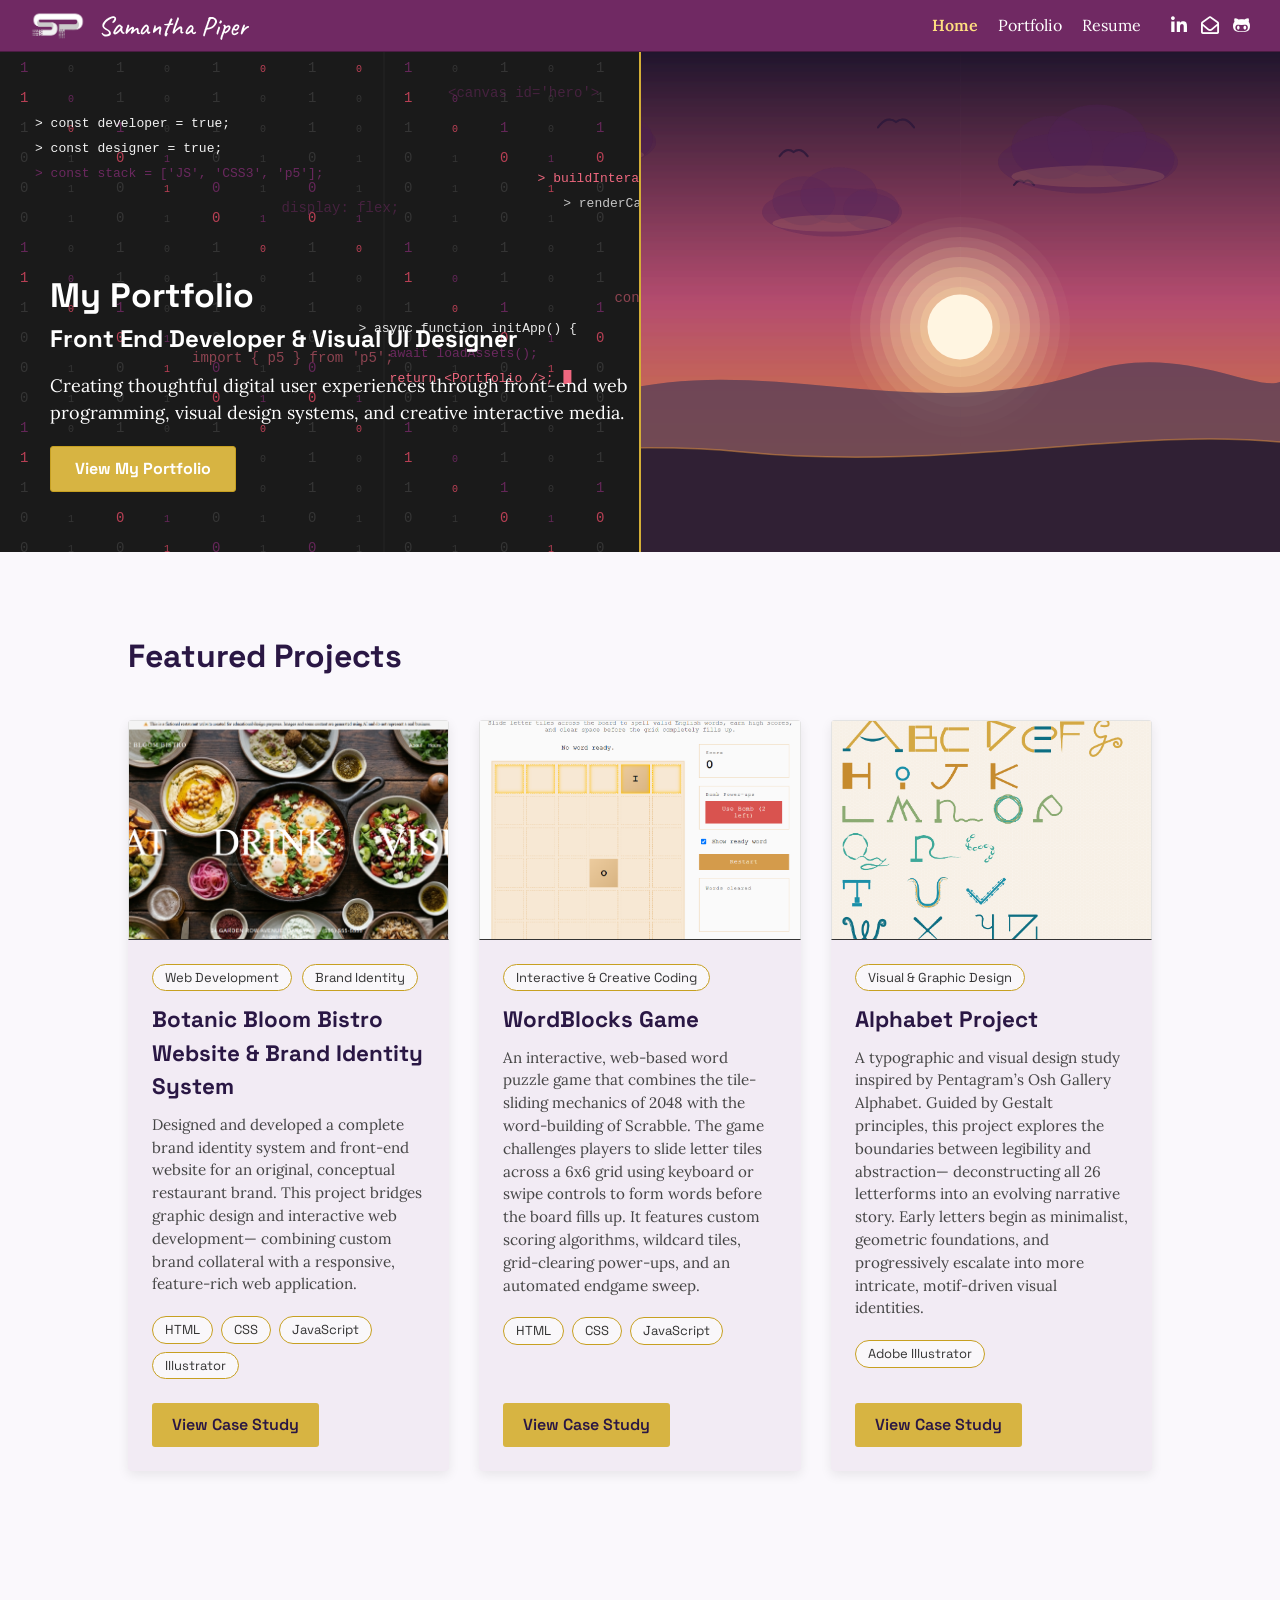
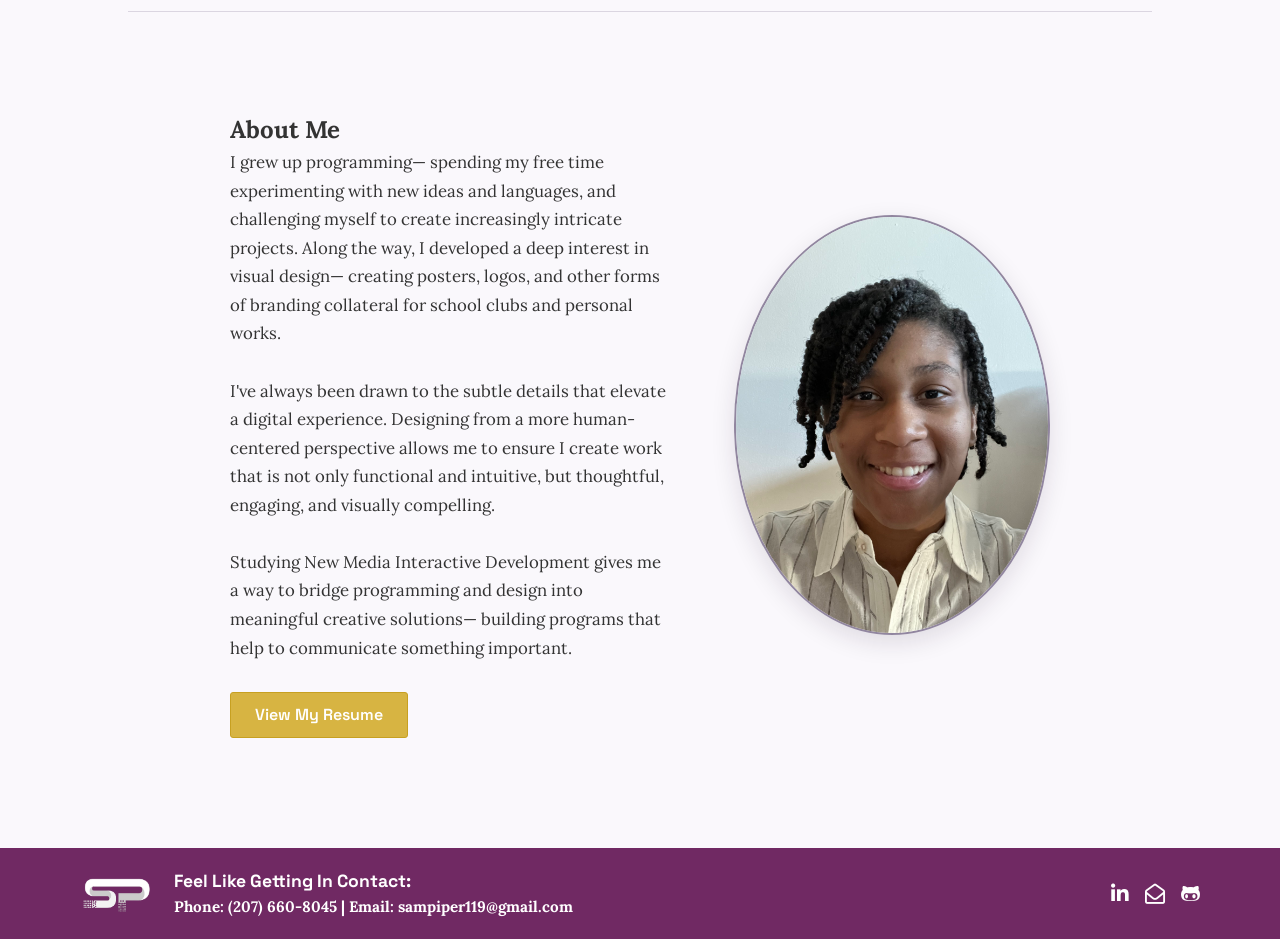
==== commit adf56c64: "slight fix" ====
--- a/index.html
+++ b/index.html
@@ -163,7 +163,7 @@
 				</div>
 
 				<div class="about-img">
-					<img src="images/me.jpg">
+					<img src="images/me.JPG">
 				</div>
 			</div>
 		 </section>
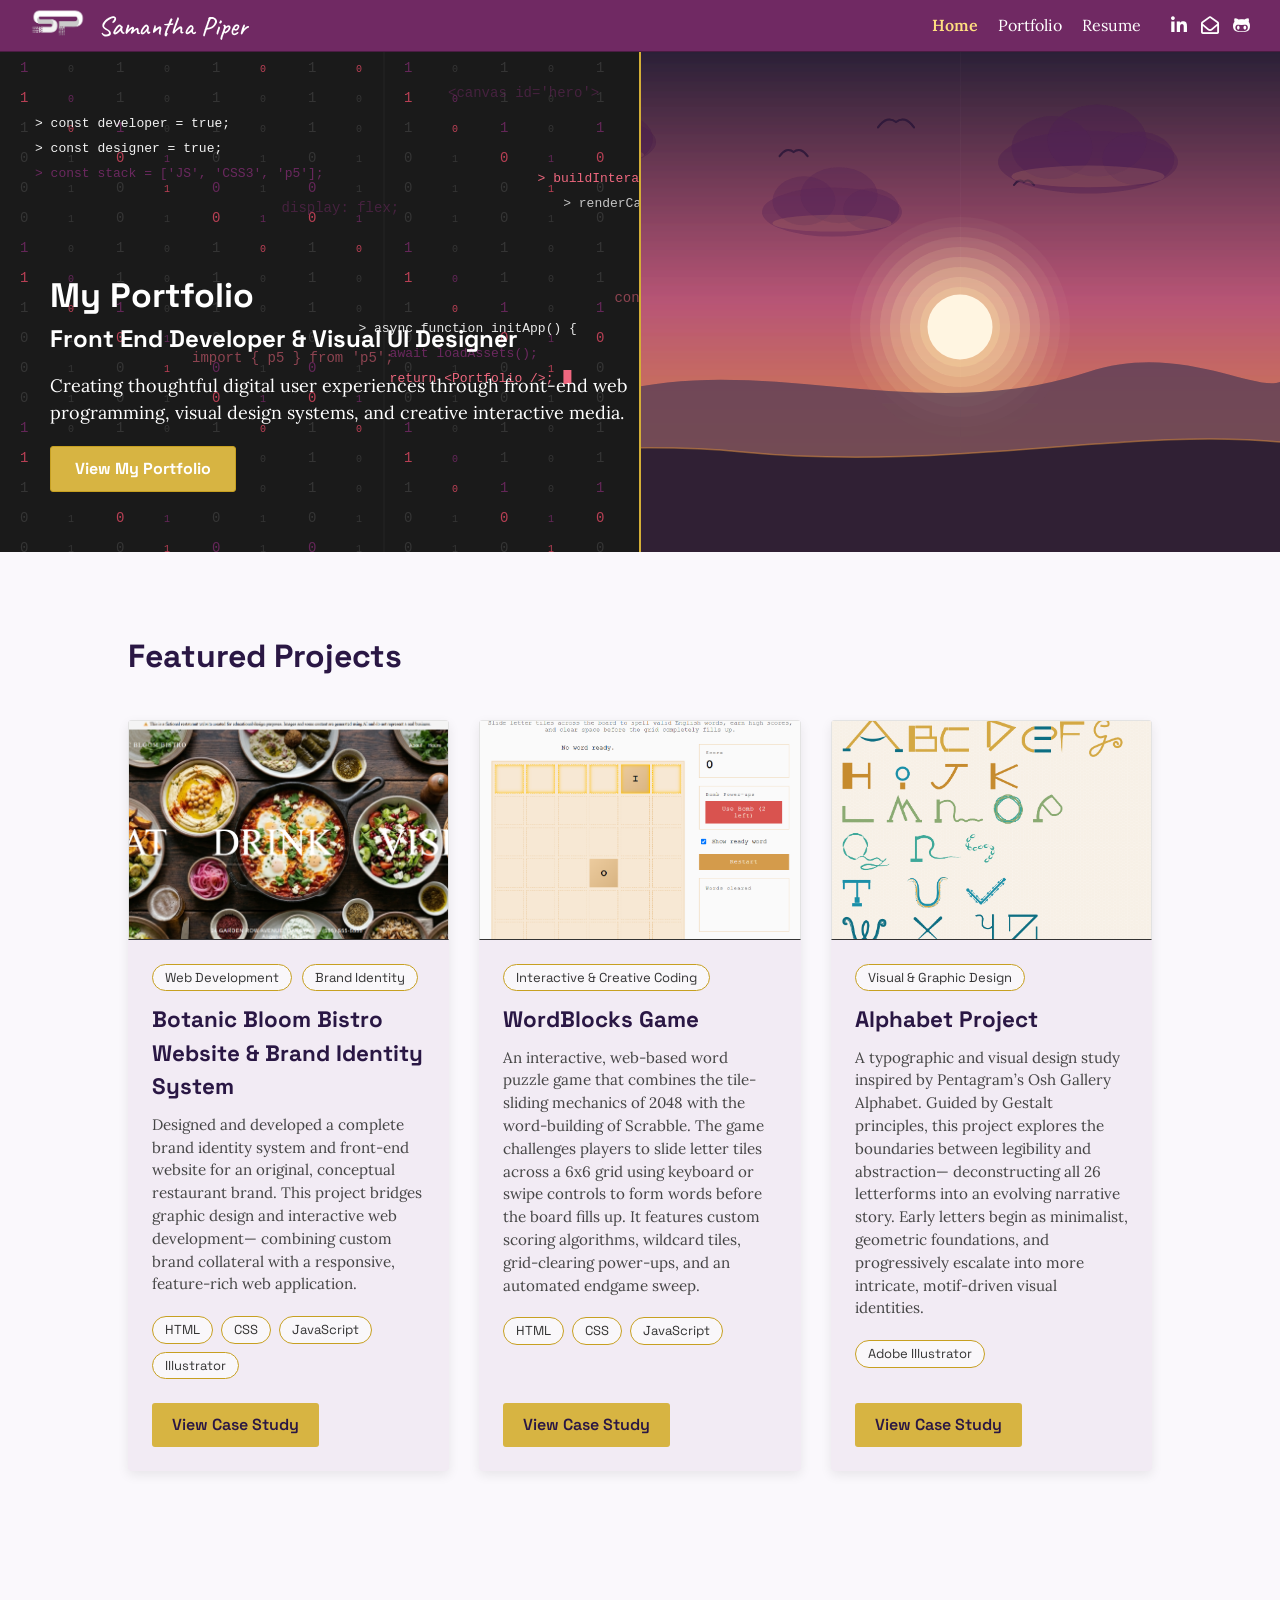
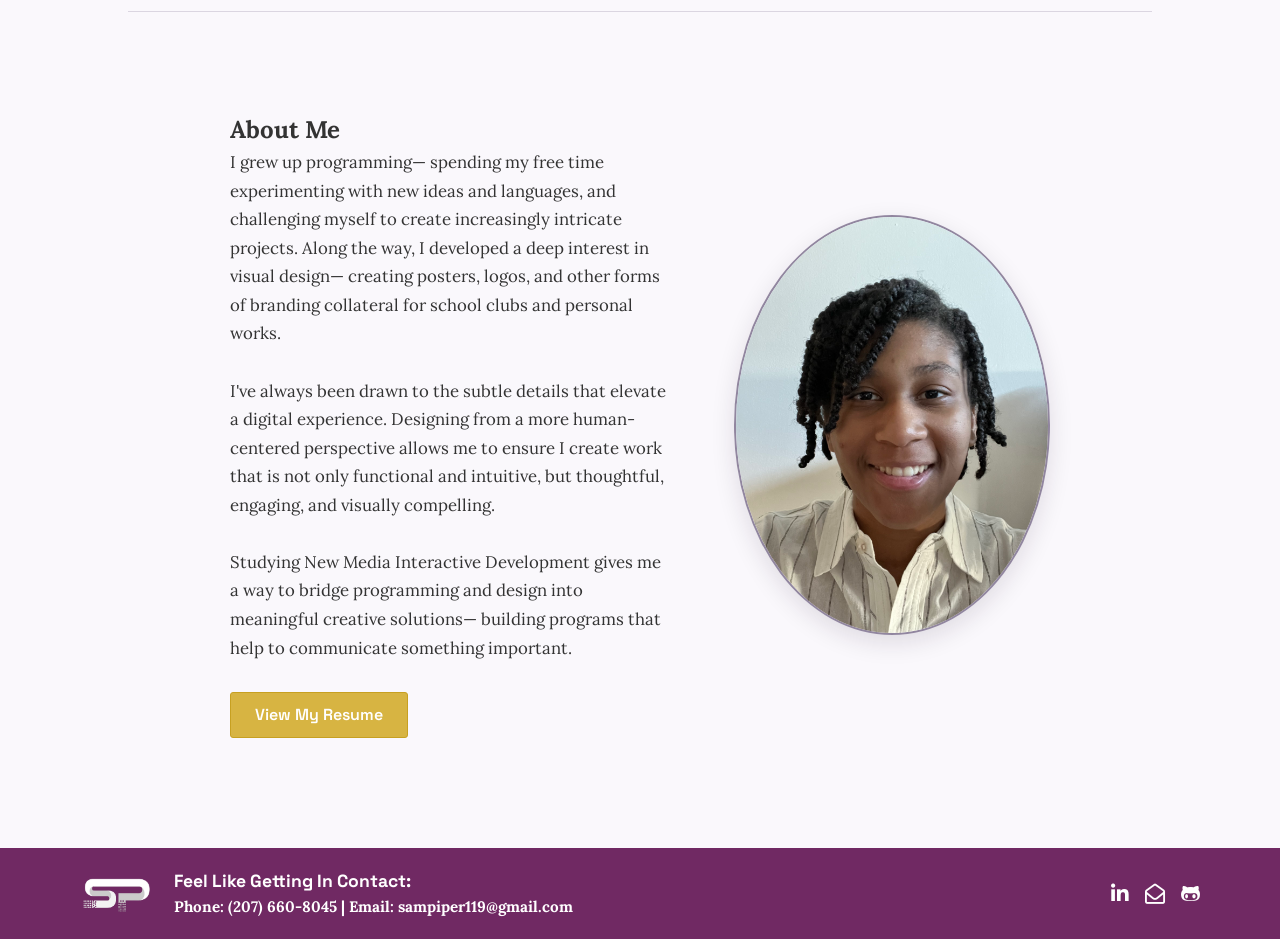
==== commit 27b4810c: "link edit" ====
--- a/index.html
+++ b/index.html
@@ -26,7 +26,7 @@
 		<!-- Nav Bar Section Starts-->
 		 <nav>
 			<div class="left-side">
-				<img src="images/my brandmark b&w 2.png" class="logo" height="30" alt="">
+				<a href="index.html"><img src="images/my brandmark b&w 2.png" class="logo" height="30" alt=""></a>
 				<h1>Samantha Piper</h1>
 			</div>
 
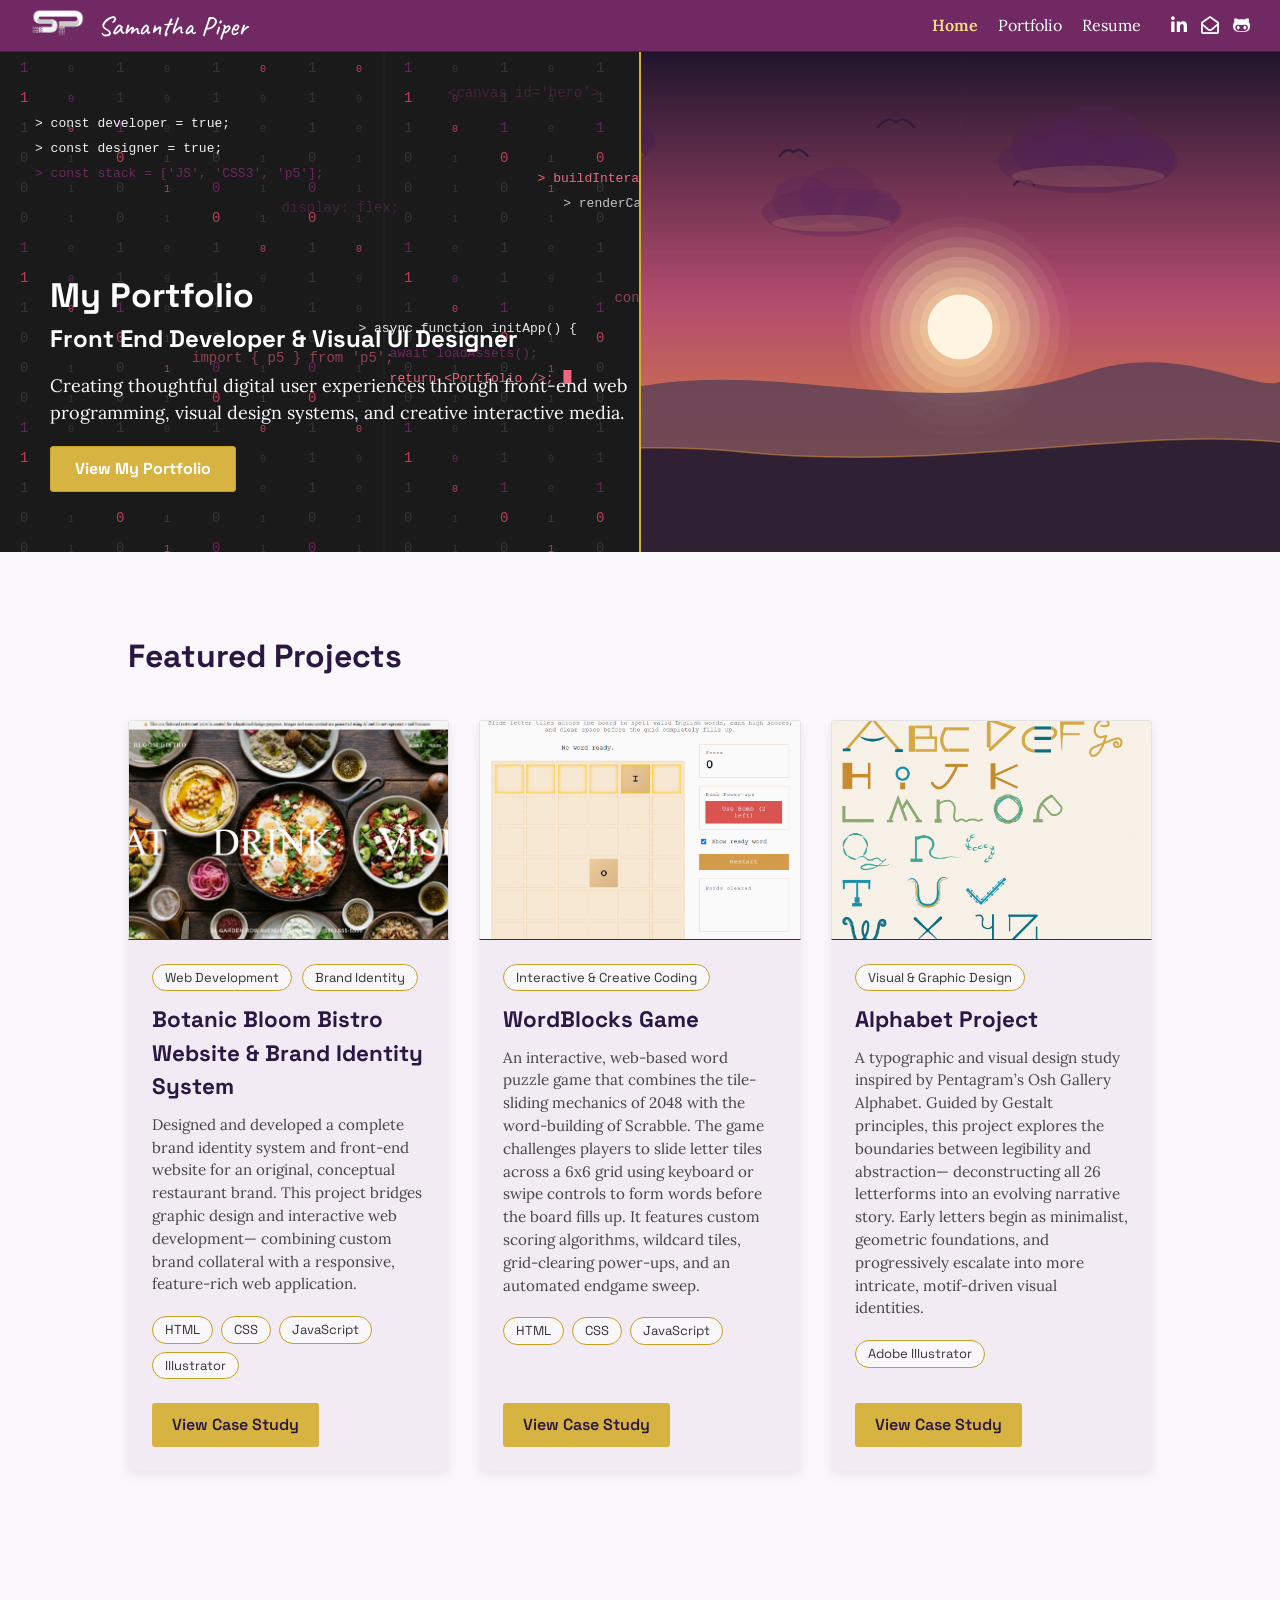
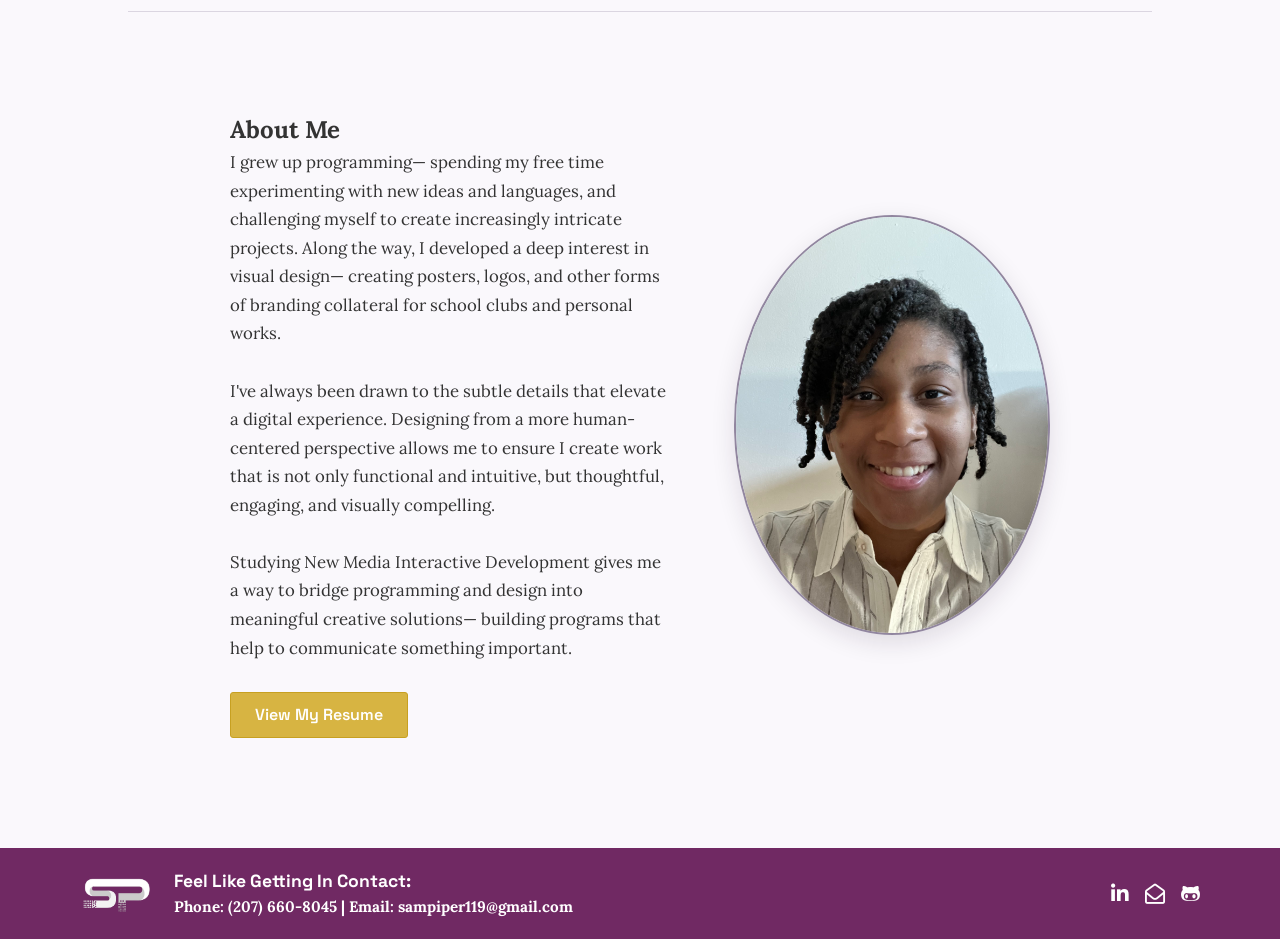
==== commit f5e15521: "verification" ====
--- a/index.html
+++ b/index.html
@@ -20,6 +20,8 @@
 
 		<script type="text/javascript" src="p5/p5.min.js"></script>
 		<script type="text/javascript" src="sketch.js"></script>
+
+		<meta name="google-site-verification" content="O5rkNgWRK3E_lhWJTQXJk1M8dJFKkfvOdnWlrJCa1qI" />
 	</head>
 
 	<body>
